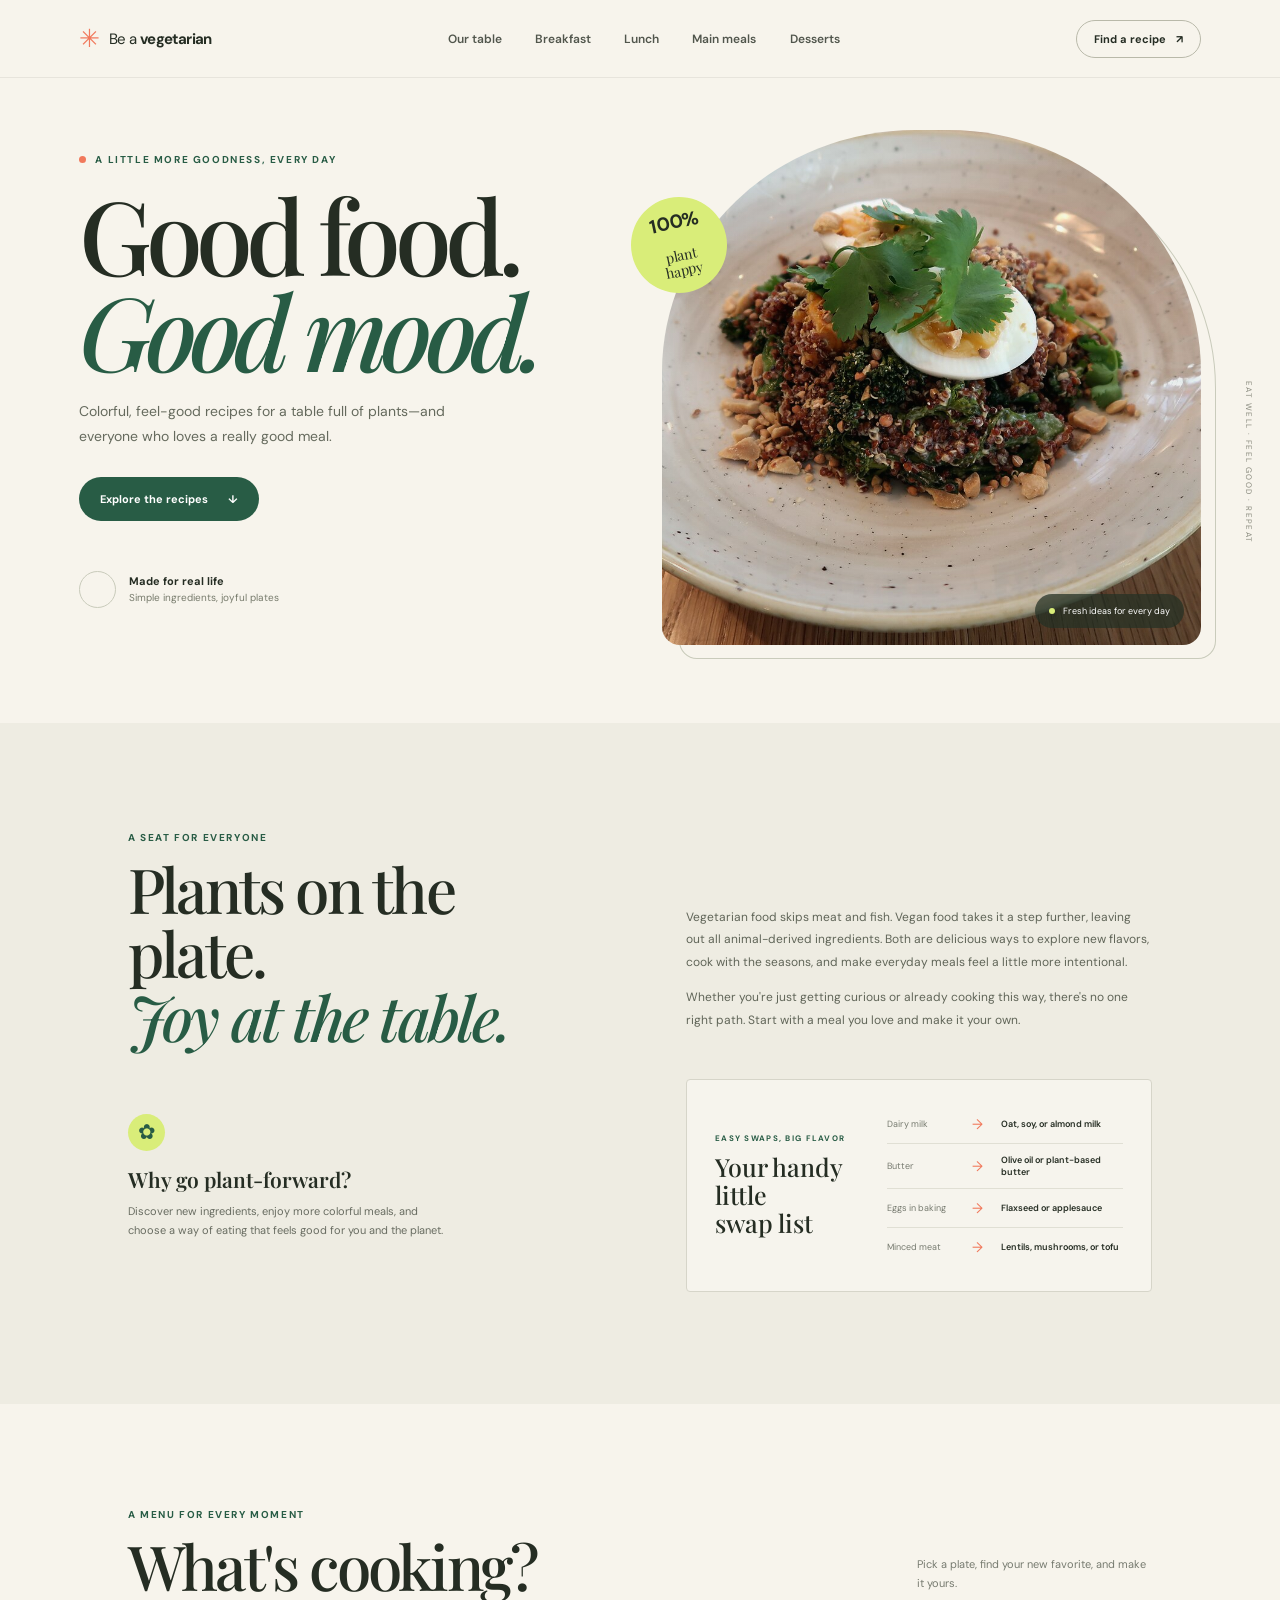
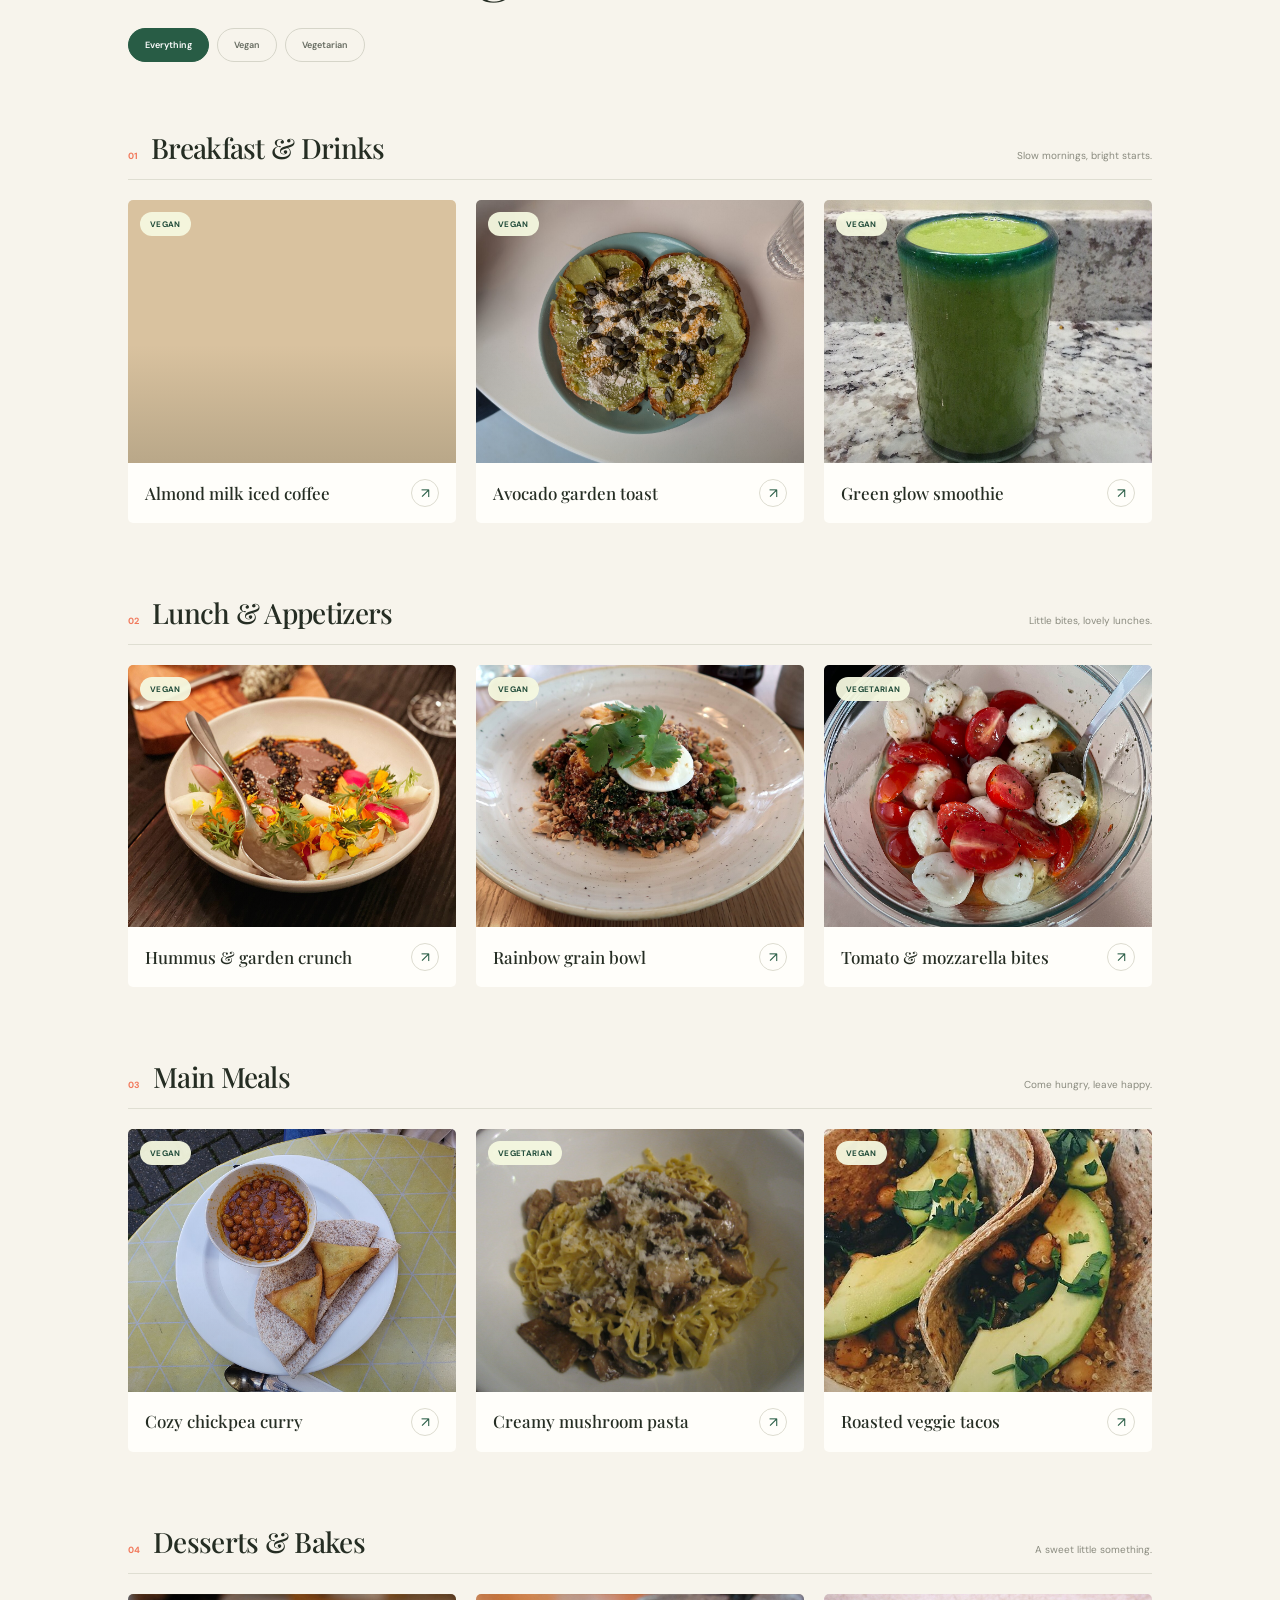
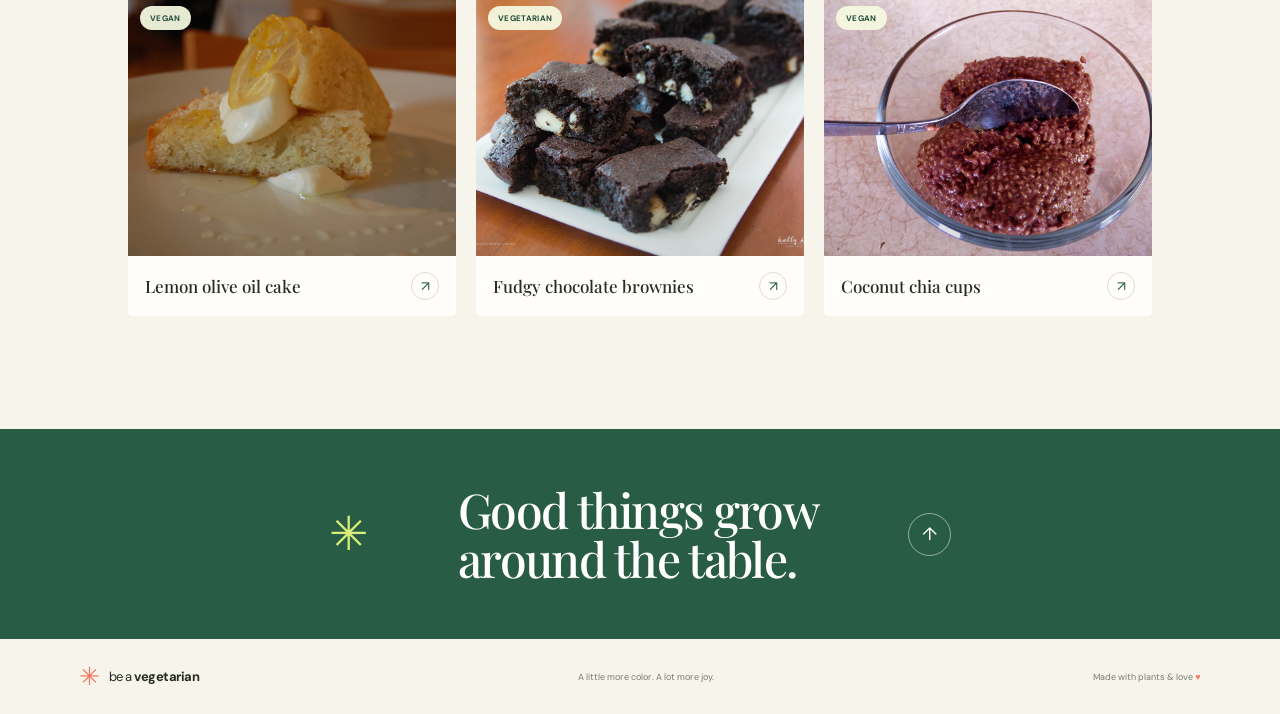
==== index.html @ a7fc5b89 "Initial commit" ====
<!doctype html>
<html lang="en">
  <head>
    <meta charset="utf-8">
    <meta name="viewport" content="width=device-width, initial-scale=1">
    <meta name="theme-color" content="#f7f4ec">
    <meta name="description" content="Fresh inspiration for vegetarian and vegan cooking, from breakfast to dessert.">
    <title>Be a Vegetarian — Good food, good mood</title>
    <link rel="preconnect" href="https://fonts.googleapis.com">
    <link rel="preconnect" href="https://fonts.gstatic.com" crossorigin>
    <link href="https://fonts.googleapis.com/css2?family=DM+Sans:wght@400;500;600;700&family=Playfair+Display:wght@500;600;700&display=swap" rel="stylesheet">
    <link rel="stylesheet" href="styles.css">
    <script src="script.js" defer></script>
  </head>
  <body>
    <header class="site-header">
      <a class="brand" href="#home" aria-label="Be a Vegetarian home">
        <span class="brand-mark" aria-hidden="true">✳</span>
        <span>Be a <strong>vegetarian</strong></span>
      </a>
      <button class="menu-toggle" type="button" aria-expanded="false" aria-controls="site-nav">
        <span class="sr-only">Toggle navigation</span>
        <span></span><span></span>
      </button>
      <nav class="site-nav" id="site-nav" aria-label="Main navigation">
        <a href="#intro">Our table</a>
        <a href="#breakfast">Breakfast</a>
        <a href="#lunch">Lunch</a>
        <a href="#mains">Main meals</a>
        <a href="#desserts">Desserts</a>
      </nav>
      <a class="header-cta" href="#recipes">Find a recipe <span aria-hidden="true">↗</span></a>
    </header>

    <main id="home">
      <section class="hero" aria-labelledby="hero-title">
        <div class="hero-copy">
          <p class="eyebrow"><span></span> A little more goodness, every day</p>
          <h1 id="hero-title">Good food.<br><em>Good mood.</em></h1>
          <p class="hero-text">Colorful, feel-good recipes for a table full of plants—and everyone who loves a really good meal.</p>
          <a class="button button-dark" href="#recipes">Explore the recipes <span aria-hidden="true">↓</span></a>
          <div class="hero-note">
            <span class="note-sparkle" aria-hidden="true"></span>
            <span><strong>Made for real life</strong><br>Simple ingredients, joyful plates</span>
          </div>
        </div>
        <div class="hero-art" role="img" aria-label="A colorful grain bowl topped with vegetables">
          <div class="hero-sticker"><span>100%</span><br>plant<br>happy</div>
          <div class="hero-caption"><span class="caption-dot"></span> Fresh ideas for every day</div>
        </div>
        <div class="hero-side-note" aria-hidden="true">EAT WELL · FEEL GOOD · REPEAT</div>
      </section>

      <section class="intro section-wrap" id="intro" aria-labelledby="intro-title">
        <div class="section-heading intro-heading">
          <p class="eyebrow">A seat for everyone</p>
          <h2 id="intro-title">Plants on the plate.<br><em>Joy at the table.</em></h2>
        </div>
        <div class="intro-copy">
          <p>Vegetarian food skips meat and fish. Vegan food takes it a step further, leaving out all animal-derived ingredients. Both are delicious ways to explore new flavors, cook with the seasons, and make everyday meals feel a little more intentional.</p>
          <p>Whether you're just getting curious or already cooking this way, there's no one right path. Start with a meal you love and make it your own.</p>
        </div>
        <div class="intro-feature">
          <span class="feature-icon" aria-hidden="true">✿</span>
          <h3>Why go plant-forward?</h3>
          <p>Discover new ingredients, enjoy more colorful meals, and choose a way of eating that feels good for you and the planet.</p>
        </div>
        <div class="substitutes">
          <div class="substitutes-heading">
            <p class="eyebrow">Easy swaps, big flavor</p>
            <h3>Your handy little<br>swap list</h3>
          </div>
          <div class="swap-list">
            <div class="swap-item"><span class="swap-from">Dairy milk</span><span class="swap-arrow" aria-hidden="true">→</span><span class="swap-to">Oat, soy, or almond milk</span></div>
            <div class="swap-item"><span class="swap-from">Butter</span><span class="swap-arrow" aria-hidden="true">→</span><span class="swap-to">Olive oil or plant-based butter</span></div>
            <div class="swap-item"><span class="swap-from">Eggs in baking</span><span class="swap-arrow" aria-hidden="true">→</span><span class="swap-to">Flaxseed or applesauce</span></div>
            <div class="swap-item"><span class="swap-from">Minced meat</span><span class="swap-arrow" aria-hidden="true">→</span><span class="swap-to">Lentils, mushrooms, or tofu</span></div>
          </div>
        </div>
      </section>

      <section class="recipes section-wrap" id="recipes" aria-labelledby="recipes-title">
        <div class="recipes-top">
          <div class="section-heading">
            <p class="eyebrow">A menu for every moment</p>
            <h2 id="recipes-title">What's cooking?</h2>
          </div>
          <p class="recipes-intro">Pick a plate, find your new favorite, and make it yours.</p>
        </div>
        <div class="recipe-filters" role="group" aria-label="Filter recipes by diet">
          <button class="filter-button is-active" type="button" data-filter="all" aria-pressed="true">Everything</button>
          <button class="filter-button" type="button" data-filter="vegan" aria-pressed="false">Vegan</button>
          <button class="filter-button" type="button" data-filter="vegetarian" aria-pressed="false">Vegetarian</button>
        </div>

        <section class="recipe-section" id="breakfast" aria-labelledby="breakfast-title">
          <div class="category-heading">
            <div><span class="category-number">01</span><h3 id="breakfast-title">Breakfast &amp; Drinks</h3></div>
            <p>Slow mornings, bright starts.</p>
          </div>
          <div class="recipe-grid" data-category="breakfast"></div>
        </section>
        <section class="recipe-section" id="lunch" aria-labelledby="lunch-title">
          <div class="category-heading">
            <div><span class="category-number">02</span><h3 id="lunch-title">Lunch &amp; Appetizers</h3></div>
            <p>Little bites, lovely lunches.</p>
          </div>
          <div class="recipe-grid" data-category="lunch"></div>
        </section>
        <section class="recipe-section" id="mains" aria-labelledby="mains-title">
          <div class="category-heading">
            <div><span class="category-number">03</span><h3 id="mains-title">Main Meals</h3></div>
            <p>Come hungry, leave happy.</p>
          </div>
          <div class="recipe-grid" data-category="mains"></div>
        </section>
        <section class="recipe-section" id="desserts" aria-labelledby="desserts-title">
          <div class="category-heading">
            <div><span class="category-number">04</span><h3 id="desserts-title">Desserts &amp; Bakes</h3></div>
            <p>A sweet little something.</p>
          </div>
          <div class="recipe-grid" data-category="desserts"></div>
        </section>
      </section>

      <section class="closing-banner" aria-label="A note from Be a Vegetarian">
        <span class="closing-flower" aria-hidden="true">✳</span>
        <p>Good things grow<br>around the table.</p>
        <a href="#home" aria-label="Back to top">↑</a>
      </section>
    </main>

    <footer class="site-footer">
      <a class="brand footer-brand" href="#home"><span class="brand-mark" aria-hidden="true">✳</span><span>be a <strong>vegetarian</strong></span></a>
      <p>A little more color. A lot more joy.</p>
      <span>Made with plants &amp; love <span aria-hidden="true">♥</span></span>
    </footer>

    <dialog class="recipe-dialog" aria-labelledby="dialog-title">
      <button class="dialog-close" type="button" aria-label="Close recipe">×</button>
      <p class="eyebrow" id="dialog-diet"></p>
      <h2 id="dialog-title"></h2>
      <p class="dialog-description" id="dialog-description"></p>
      <div class="dialog-columns">
        <section aria-labelledby="ingredients-title">
          <h3 id="ingredients-title">Ingredients</h3>
          <ul id="dialog-ingredients"></ul>
        </section>
        <section aria-labelledby="method-title">
          <h3 id="method-title">Method</h3>
          <ol id="dialog-method"></ol>
        </section>
      </div>
      <p class="dialog-hint">Recipe placeholder — add your own ingredients and preparation steps in <code>script.js</code>.</p>
    </dialog>
  </body>
</html>
---- styles.css ----
:root {
  color-scheme: light;
  --ink: #252d23;
  --muted: #777b6c;
  --paper: #f7f4ec;
  --white: #fffefa;
  --green: #285c45;
  --green-dark: #204b39;
  --lime: #d9ed79;
  --coral: #f1795c;
  --line: #dfded2;
  --serif: "Playfair Display", Georgia, serif;
  --sans: "DM Sans", Arial, sans-serif;
}

* { box-sizing: border-box; }
html { scroll-behavior: smooth; scroll-padding-top: 88px; }
body { margin: 0; color: var(--ink); background: var(--paper); font-family: var(--sans); }
a { color: inherit; text-decoration: none; }
button { font: inherit; }
.sr-only { position: absolute; width: 1px; height: 1px; padding: 0; margin: -1px; overflow: hidden; clip: rect(0, 0, 0, 0); white-space: nowrap; border: 0; }

.site-header {
  z-index: 5;
  position: sticky;
  top: 0;
  display: flex;
  align-items: center;
  justify-content: space-between;
  gap: 24px;
  min-height: 78px;
  padding: 0 6.2%;
  background: rgba(247, 244, 236, .95);
  border-bottom: 1px solid rgba(37, 45, 35, .08);
  backdrop-filter: blur(12px);
}
.brand { display: inline-flex; align-items: center; gap: 9px; font-size: 15px; letter-spacing: -.04em; white-space: nowrap; }
.brand strong { font-weight: 700; }
.brand-mark { color: var(--coral); font-size: 25px; line-height: 1; }
.site-nav { display: flex; align-items: center; gap: clamp(18px, 2.6vw, 40px); }
.site-nav a { color: #51564c; font-size: 12px; font-weight: 600; transition: color .2s; }
.site-nav a:hover, .site-nav a:focus-visible { color: var(--coral); }
.header-cta { border: 1px solid #b9b9a9; border-radius: 99px; padding: 11px 17px; font-size: 11px; font-weight: 700; white-space: nowrap; transition: background .2s, color .2s; }
.header-cta span { margin-left: 7px; }
.header-cta:hover { background: var(--ink); color: white; }
.menu-toggle { display: none; }

.hero { position: relative; min-height: 645px; display: grid; grid-template-columns: 1fr 1fr; padding: 48px 6.2% 74px; overflow: hidden; }
.hero-copy { z-index: 1; align-self: center; padding: 8px 0 22px; }
.eyebrow { margin: 0 0 20px; color: var(--green); font-size: 10px; font-weight: 700; letter-spacing: .16em; text-transform: uppercase; }
.hero .eyebrow { display: flex; align-items: center; gap: 9px; }
.hero .eyebrow span { width: 7px; height: 7px; background: var(--coral); border-radius: 50%; }
h1, h2, h3, p { margin-top: 0; }
h1, h2, .closing-banner p { font-family: var(--serif); font-weight: 500; }
h1 { max-width: 600px; margin-bottom: 20px; font-size: clamp(66px, 8vw, 112px); line-height: .94; letter-spacing: -.065em; }
h1 em, h2 em { color: var(--green); font-weight: 500; }
.hero-text { max-width: 405px; margin-bottom: 28px; color: #656a5d; font-size: 14px; line-height: 1.8; }
.button { display: inline-flex; align-items: center; justify-content: center; gap: 20px; border-radius: 99px; padding: 15px 21px; font-size: 11px; font-weight: 700; transition: transform .2s, background .2s; }
.button:hover { transform: translateY(-2px); }
.button-dark { color: white; background: var(--green); }
.button-dark:hover { background: var(--green-dark); }
.hero-note { display: flex; align-items: center; gap: 13px; margin-top: 50px; color: var(--muted); font-size: 10px; line-height: 1.65; }
.hero-note strong { color: var(--ink); font-size: 11px; }
.note-sparkle { display: grid; width: 37px; height: 37px; place-items: center; border: 1px solid #c9cbbb; border-radius: 50%; color: var(--coral); font-size: 20px; }
.hero-art { position: relative; min-height: 515px; align-self: center; margin-left: 4%; border-radius: 47% 47% 18px 18px; background-color: #e8a661; background-image: linear-gradient(180deg, rgba(27, 44, 28, .02), rgba(27, 44, 28, .14)), url("assets/rainbow-grain-bowl.jpg"); background-position: center; background-size: cover; }
.hero-art::before { position: absolute; inset: 18px -15px -14px 17px; z-index: -1; border: 1px solid #c9cbbb; border-radius: inherit; content: ""; }
.hero-sticker { position: absolute; top: 13%; left: -31px; display: grid; width: 96px; height: 96px; align-content: center; border-radius: 50%; color: var(--ink); background: var(--lime); font-family: var(--serif); font-size: 14px; line-height: 1.08; text-align: center; transform: rotate(-12deg); }
.hero-sticker span { font-family: var(--sans); font-size: 19px; font-weight: 700; }
.hero-caption { position: absolute; right: 17px; bottom: 17px; display: flex; align-items: center; gap: 8px; border-radius: 99px; padding: 11px 14px; color: white; background: rgba(36, 49, 36, .72); font-size: 9px; }
.caption-dot { width: 6px; height: 6px; border-radius: 50%; background: var(--lime); }
.hero-side-note { position: absolute; right: 2%; top: 47%; color: #898a7e; font-size: 8px; letter-spacing: .18em; writing-mode: vertical-rl; }

.section-wrap { padding-right: 10%; padding-left: 10%; }
.intro { display: grid; grid-template-columns: 1fr 1fr; gap: 30px 9%; padding-top: 108px; padding-bottom: 112px; background: #eeece2; }
.section-heading .eyebrow { margin-bottom: 13px; }
h2 { margin-bottom: 0; font-size: clamp(39px, 5vw, 62px); line-height: 1.03; letter-spacing: -.045em; }
.intro-copy { align-self: end; padding-bottom: 5px; color: #606558; font-size: 12px; line-height: 1.9; }
.intro-copy p { margin-bottom: 12px; }
.intro-feature { display: flex; flex-direction: column; align-items: flex-start; padding-top: 35px; }
.feature-icon { display: grid; width: 37px; height: 37px; margin-bottom: 14px; place-items: center; border-radius: 50%; color: var(--green); background: var(--lime); font-size: 21px; }
.intro-feature h3 { margin-bottom: 9px; font-family: var(--serif); font-size: 21px; font-weight: 600; }
.intro-feature p { max-width: 320px; margin-bottom: 0; color: #686c61; font-size: 11px; line-height: 1.8; }
.substitutes { display: grid; grid-template-columns: .75fr 1.25fr; gap: 30px; align-items: center; padding: 25px 28px; border: 1px solid #d6d5c9; border-radius: 4px; background: rgba(255, 254, 250, .5); }
.substitutes-heading .eyebrow { margin-bottom: 10px; font-size: 8px; }
.substitutes-heading h3 { margin: 0; font-family: var(--serif); font-size: 25px; font-weight: 500; line-height: 1.12; }
.swap-item { display: grid; grid-template-columns: 1fr 20px 1.6fr; gap: 9px; align-items: center; padding: 10px 0; border-bottom: 1px solid #e0dfd4; font-size: 9px; }
.swap-item:last-child { border-bottom: 0; }
.swap-from { color: #777b70; }
.swap-arrow { color: var(--coral); font-size: 14px; }
.swap-to { font-weight: 600; }

.recipes { padding-top: 104px; padding-bottom: 113px; }
.recipes-top { display: flex; align-items: end; justify-content: space-between; gap: 35px; margin-bottom: 31px; }
.recipes-intro { max-width: 235px; margin: 0 0 5px; color: #777b70; font-size: 11px; line-height: 1.7; }
.recipe-filters { display: flex; gap: 8px; margin-bottom: 67px; }
.filter-button { border: 1px solid #d6d5c9; border-radius: 99px; padding: 10px 16px; color: #666b60; background: transparent; font-size: 9px; font-weight: 600; cursor: pointer; transition: .2s; }
.filter-button:hover, .filter-button.is-active { border-color: var(--green); color: white; background: var(--green); }
.recipe-section { margin-bottom: 71px; }
.recipe-section:last-child { margin-bottom: 0; }
.category-heading { display: flex; align-items: baseline; justify-content: space-between; gap: 20px; margin-bottom: 20px; padding-bottom: 13px; border-bottom: 1px solid var(--line); }
.category-heading > div { display: flex; align-items: baseline; gap: 13px; }
.category-number { color: var(--coral); font-size: 9px; font-weight: 700; }
.category-heading h3 { margin: 0; font-family: var(--serif); font-size: 28px; font-weight: 500; letter-spacing: -.025em; }
.category-heading p { margin: 0; color: #8a8b7f; font-size: 10px; }
.recipe-grid { display: grid; grid-template-columns: repeat(3, 1fr); gap: 20px; }
.recipe-card { min-width: 0; padding: 0; overflow: hidden; border: 0; border-radius: 5px; color: inherit; background: var(--white); text-align: left; cursor: pointer; transition: transform .2s, box-shadow .2s; }
.recipe-card:hover, .recipe-card:focus-visible { transform: translateY(-5px); box-shadow: 0 13px 30px rgba(40, 52, 39, .12); }
.recipe-image { position: relative; display: block; aspect-ratio: 1.25; overflow: hidden; background-color: #d9c29f; background-position: center; background-size: cover; }
.recipe-image::after { position: absolute; inset: 0; background: linear-gradient(180deg, transparent 55%, rgba(28, 36, 26, .17)); content: ""; }
.diet-tag { position: absolute; z-index: 1; top: 12px; left: 12px; border-radius: 99px; padding: 7px 10px; color: var(--green-dark); background: rgba(246, 249, 225, .94); font-size: 8px; font-weight: 700; letter-spacing: .04em; text-transform: uppercase; }
.card-content { display: flex; align-items: center; justify-content: space-between; gap: 12px; padding: 16px 17px; }
.card-content strong { font-family: var(--serif); font-size: 17px; font-weight: 500; line-height: 1.2; }
.card-arrow { flex: 0 0 28px; display: grid; width: 28px; height: 28px; place-items: center; border: 1px solid #dddcd0; border-radius: 50%; color: var(--green); font-size: 14px; transition: .2s; }
.recipe-card:hover .card-arrow { border-color: var(--green); color: white; background: var(--green); }
.recipe-section.is-empty { display: none; }

.closing-banner { display: flex; align-items: center; justify-content: center; gap: clamp(25px, 7vw, 95px); min-height: 210px; padding: 35px 6%; color: white; background: var(--green); }
.closing-flower { color: var(--lime); font-size: 47px; }
.closing-banner p { margin: 0; font-size: clamp(30px, 4vw, 48px); line-height: 1.03; letter-spacing: -.035em; }
.closing-banner a { display: grid; width: 43px; height: 43px; place-items: center; border: 1px solid rgba(255,255,255,.5); border-radius: 50%; font-size: 18px; transition: color .2s, background .2s; }
.closing-banner a:hover { color: var(--green); background: white; }
.site-footer { display: flex; align-items: center; justify-content: space-between; gap: 20px; padding: 25px 6.2%; color: #777b70; font-size: 9px; }
.site-footer p { margin: 0; }
.footer-brand { color: var(--ink); font-size: 13px; }
.site-footer > span span { color: var(--coral); }

.recipe-dialog { position: fixed; width: min(740px, calc(100% - 32px)); max-width: 740px; max-height: min(88vh, 800px); padding: clamp(25px, 5vw, 48px); overflow: auto; border: 0; border-radius: 8px; color: var(--ink); background: var(--paper); box-shadow: 0 24px 80px rgba(0,0,0,.25); }
.recipe-dialog::backdrop { background: rgba(25, 33, 26, .62); backdrop-filter: blur(4px); }
.dialog-close { position: absolute; top: 18px; right: 18px; display: grid; width: 35px; height: 35px; place-items: center; border: 1px solid var(--line); border-radius: 50%; color: var(--ink); background: transparent; font-size: 22px; cursor: pointer; }
.recipe-dialog .eyebrow { margin-bottom: 10px; }
.recipe-dialog h2 { max-width: 550px; margin-bottom: 12px; font-size: clamp(34px, 6vw, 48px); }
.dialog-description { max-width: 550px; margin-bottom: 28px; color: #6d7165; font-size: 12px; line-height: 1.7; }
.dialog-columns { display: grid; grid-template-columns: .85fr 1.15fr; gap: 32px; }
.dialog-columns h3 { margin-bottom: 13px; font-family: var(--serif); font-size: 21px; font-weight: 500; }
.dialog-columns ul, .dialog-columns ol { margin: 0; padding-left: 19px; color: #5d6257; font-size: 11px; line-height: 1.9; }
.dialog-columns li { padding-left: 3px; margin-bottom: 5px; }
.dialog-columns li::marker { color: var(--coral); }
.dialog-hint { margin: 27px 0 0; padding-top: 15px; border-top: 1px solid var(--line); color: #85877b; font-size: 9px; line-height: 1.6; }
.dialog-hint code { color: var(--green); font-family: var(--sans); font-weight: 700; }

:focus-visible { outline: 2px solid var(--coral); outline-offset: 4px; }

@media (max-width: 850px) {
  .site-header { min-height: 70px; padding: 0 5%; }
  .site-nav { gap: 15px; }
  .site-nav a { font-size: 10px; }
  .header-cta { padding: 10px 12px; font-size: 10px; }
  .hero { min-height: 560px; padding-right: 7%; padding-left: 7%; }
  .hero-art { min-height: 430px; }
  .section-wrap { padding-right: 7%; padding-left: 7%; }
  .intro { gap: 26px 6%; }
  .substitutes { grid-template-columns: 1fr; gap: 20px; }
}

@media (max-width: 650px) {
  html { scroll-padding-top: 70px; }
  .site-header { min-height: 66px; }
  .menu-toggle { display: grid; gap: 5px; width: 40px; height: 40px; margin-left: auto; place-content: center; border: 0; background: transparent; cursor: pointer; }
  .menu-toggle span:not(.sr-only) { width: 19px; height: 1px; background: var(--ink); transition: transform .2s; }
  .menu-toggle[aria-expanded="true"] span:nth-last-child(2) { transform: translateY(3px) rotate(45deg); }
  .menu-toggle[aria-expanded="true"] span:last-child { transform: translateY(-3px) rotate(-45deg); }
  .site-nav { position: absolute; top: 65px; right: 0; left: 0; display: none; align-items: stretch; gap: 0; padding: 9px 5% 16px; background: var(--paper); border-bottom: 1px solid var(--line); }
  .site-nav.is-open { display: flex; flex-direction: column; }
  .site-nav a { padding: 12px 0; border-bottom: 1px solid var(--line); font-size: 12px; }
  .site-nav a:last-child { border-bottom: 0; }
  .header-cta { padding: 9px 11px; }
  .hero { grid-template-columns: 1fr; gap: 20px; padding: 54px 7% 59px; }
  .hero-copy { padding: 0; }
  h1 { font-size: clamp(66px, 17vw, 96px); }
  .hero-text { max-width: 350px; font-size: 13px; }
  .hero-note { margin-top: 26px; }
  .hero-art { width: min(100%, 440px); min-height: 390px; margin: 12px auto 0; border-radius: 48% 48% 12px 12px; }
  .hero-sticker { left: -16px; width: 81px; height: 81px; font-size: 12px; }
  .hero-sticker span { font-size: 16px; }
  .hero-side-note { display: none; }
  .intro { grid-template-columns: 1fr; gap: 24px; padding-top: 72px; padding-bottom: 75px; }
  .intro-copy { max-width: 500px; }
  .intro-feature { padding-top: 5px; }
  .substitutes { padding: 22px; }
  .recipes { padding-top: 72px; padding-bottom: 78px; }
  .recipes-top { align-items: flex-start; flex-direction: column; gap: 13px; }
  .recipes-intro { margin: 0; }
  .recipe-filters { margin-bottom: 49px; }
  .category-heading { align-items: flex-start; flex-direction: column; gap: 5px; }
  .category-heading h3 { font-size: 25px; }
  .recipe-grid { grid-template-columns: repeat(2, minmax(0, 1fr)); gap: 12px; }
  .card-content { padding: 12px; }
  .card-content strong { font-size: 15px; }
  .card-arrow { flex-basis: 25px; width: 25px; height: 25px; }
  .recipe-section { margin-bottom: 53px; }
  .closing-banner { min-height: 175px; gap: 20px; }
  .closing-flower { font-size: 34px; }
  .closing-banner a { width: 37px; height: 37px; }
  .site-footer { flex-wrap: wrap; padding: 23px 6%; }
  .site-footer p { order: 3; width: 100%; }
}

@media (max-width: 400px) {
  .header-cta { font-size: 0; }
  .header-cta span { margin: 0; font-size: 15px; }
  .recipe-grid { grid-template-columns: 1fr; }
  .recipe-image { aspect-ratio: 1.55; }
  .dialog-columns { grid-template-columns: 1fr; gap: 24px; }
  .swap-item { grid-template-columns: .8fr 16px 1.5fr; gap: 5px; font-size: 8px; }
}

@media (prefers-reduced-motion: reduce) {
  *, *::before, *::after { scroll-behavior: auto !important; transition-duration: .01ms !important; animation-duration: .01ms !important; }
}
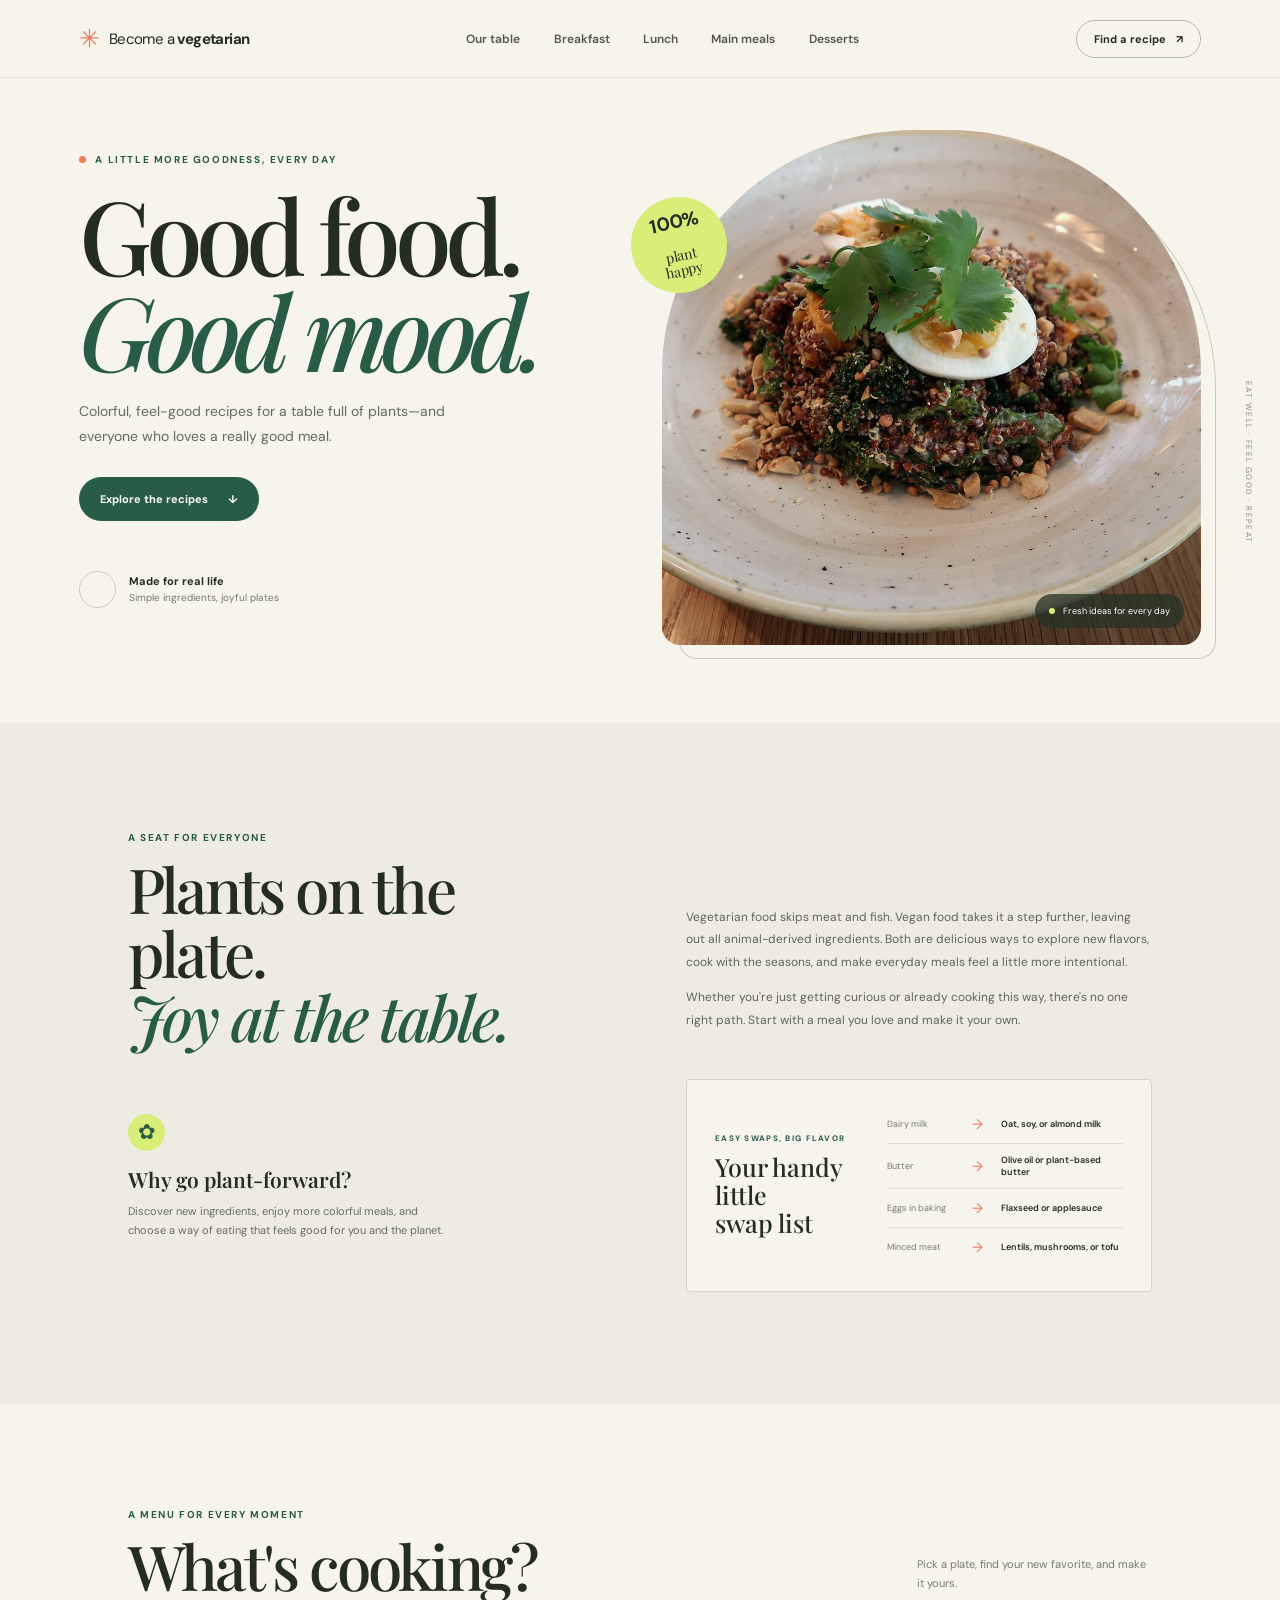
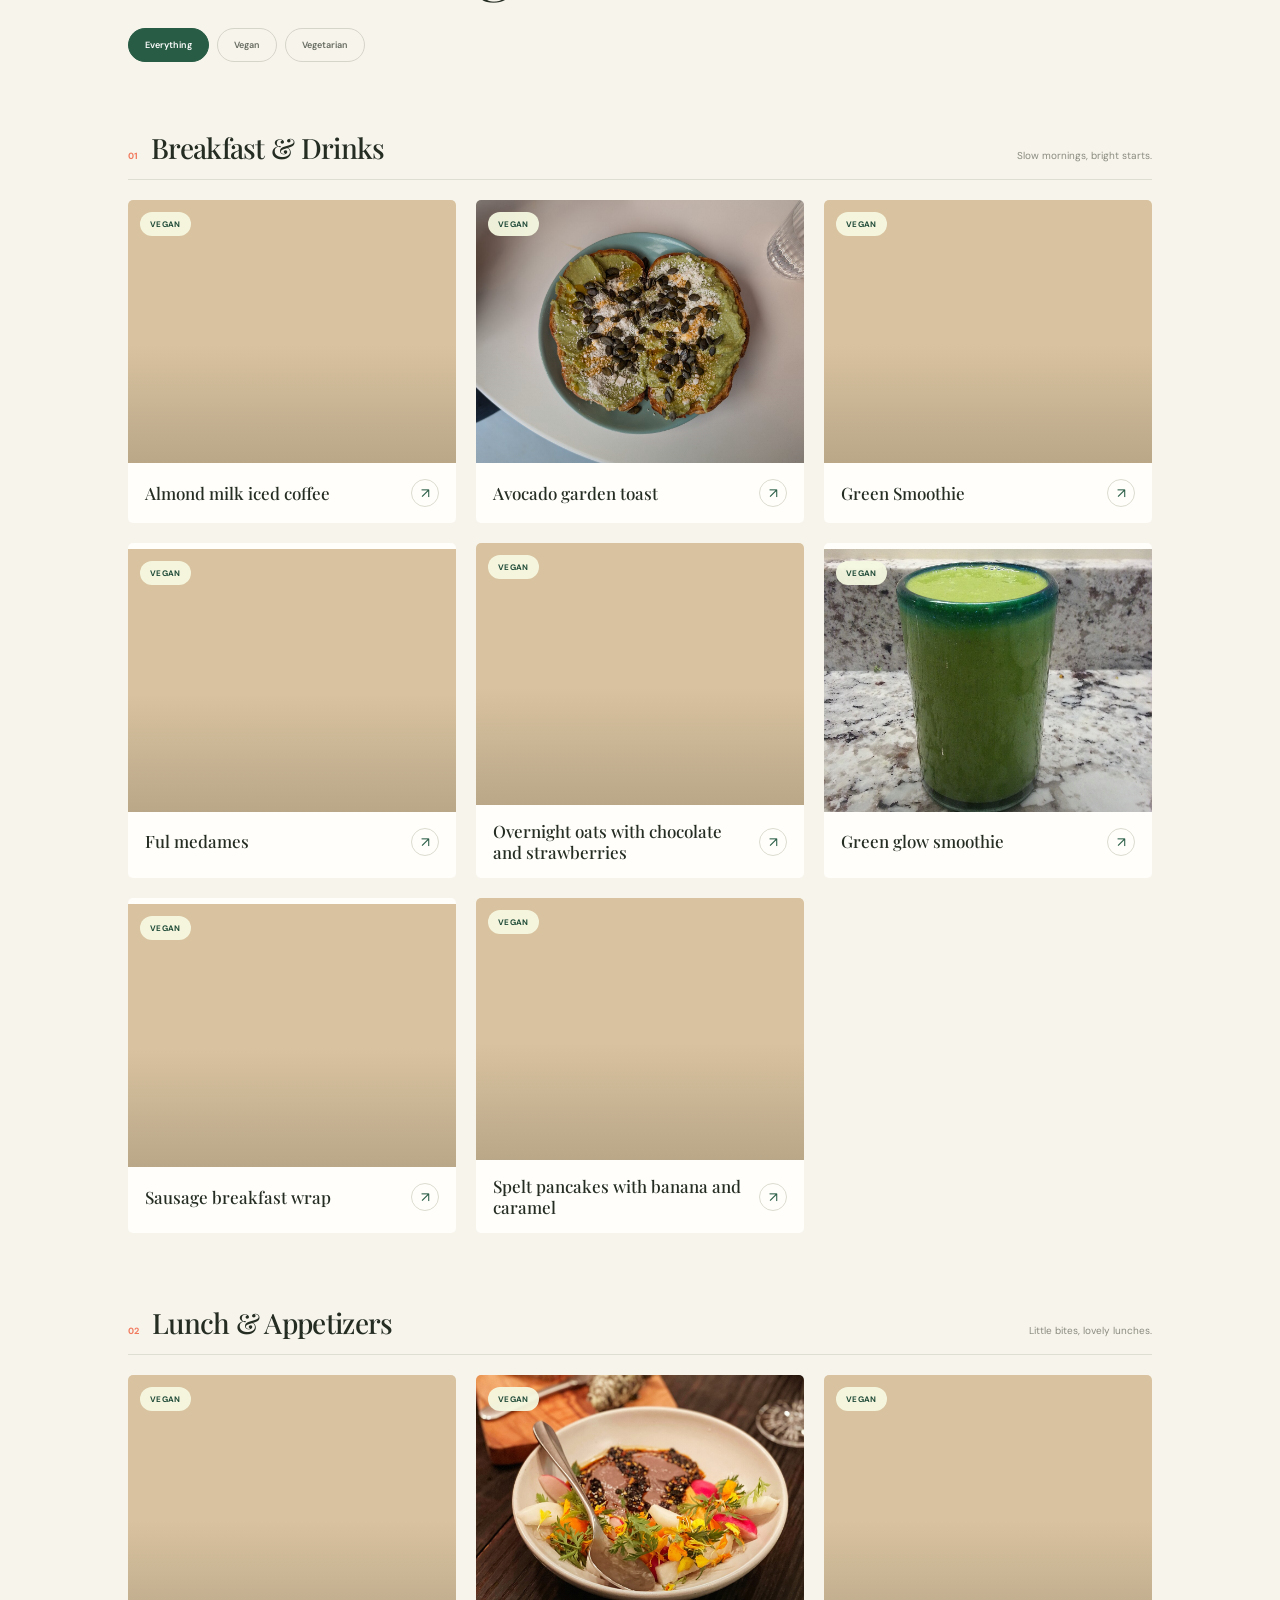
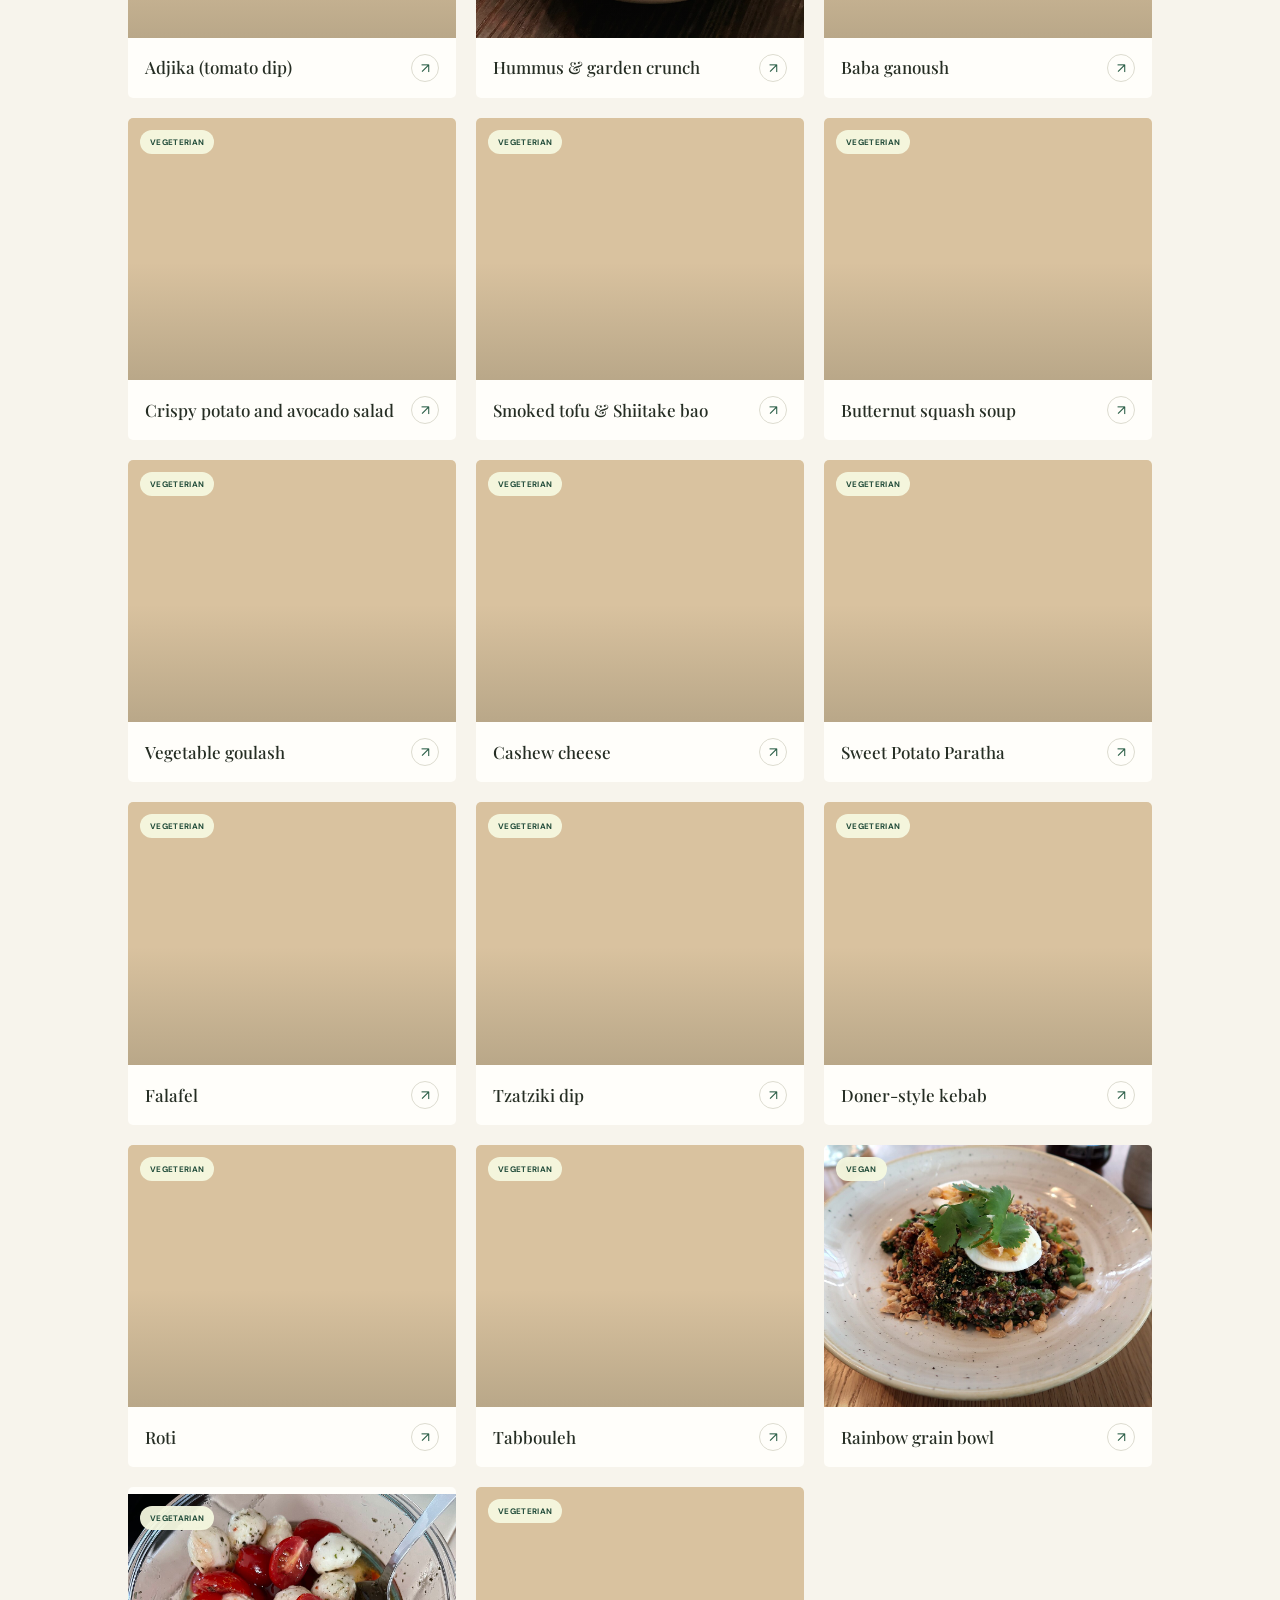
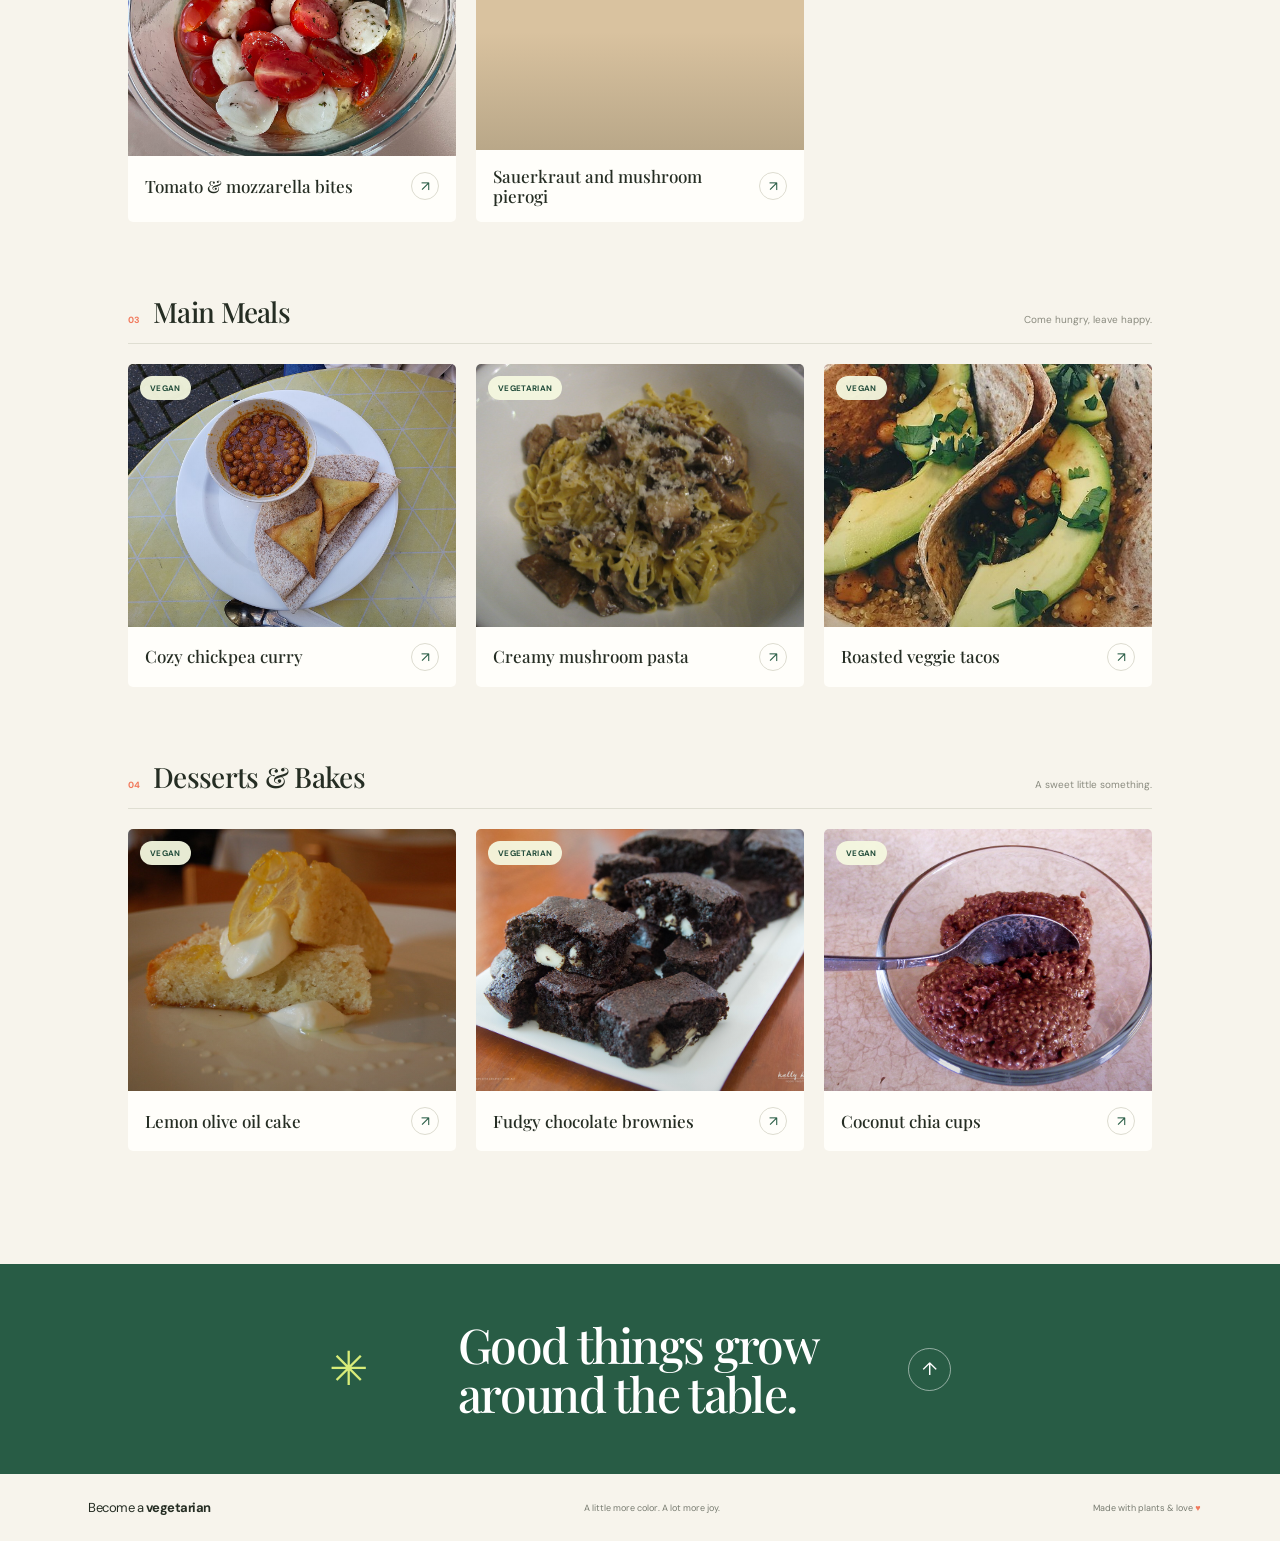
==== commit 0dc339f9: "Updated name Become a Vegeterian" ====
--- a/index.html
+++ b/index.html
@@ -5,7 +5,7 @@
     <meta name="viewport" content="width=device-width, initial-scale=1">
     <meta name="theme-color" content="#f7f4ec">
     <meta name="description" content="Fresh inspiration for vegetarian and vegan cooking, from breakfast to dessert.">
-    <title>Be a Vegetarian — Good food, good mood</title>
+    <title>Become a Vegetarian — Good food, good mood</title>
     <link rel="preconnect" href="https://fonts.googleapis.com">
     <link rel="preconnect" href="https://fonts.gstatic.com" crossorigin>
     <link href="https://fonts.googleapis.com/css2?family=DM+Sans:wght@400;500;600;700&family=Playfair+Display:wght@500;600;700&display=swap" rel="stylesheet">
@@ -14,9 +14,9 @@
   </head>
   <body>
     <header class="site-header">
-      <a class="brand" href="#home" aria-label="Be a Vegetarian home">
+      <a class="brand" href="#home" aria-label="Become a Vegetarian home">
         <span class="brand-mark" aria-hidden="true">✳</span>
-        <span>Be a <strong>vegetarian</strong></span>
+        <span>Become a <strong>vegetarian</strong></span>
       </a>
       <button class="menu-toggle" type="button" aria-expanded="false" aria-controls="site-nav">
         <span class="sr-only">Toggle navigation</span>
@@ -131,7 +131,7 @@
     </main>
 
     <footer class="site-footer">
-      <a class="brand footer-brand" href="#home"><span class="brand-mark" aria-hidden="true">✳</span><span>be a <strong>vegetarian</strong></span></a>
+      <a class="brand footer-brand" href="#home"><span class="brand-mark" aria-hidden="true"></span><span>Become a <strong>vegetarian</strong></span></a>
       <p>A little more color. A lot more joy.</p>
       <span>Made with plants &amp; love <span aria-hidden="true">♥</span></span>
     </footer>
@@ -151,7 +151,6 @@
           <ol id="dialog-method"></ol>
         </section>
       </div>
-      <p class="dialog-hint">Recipe placeholder — add your own ingredients and preparation steps in <code>script.js</code>.</p>
     </dialog>
   </body>
 </html>
